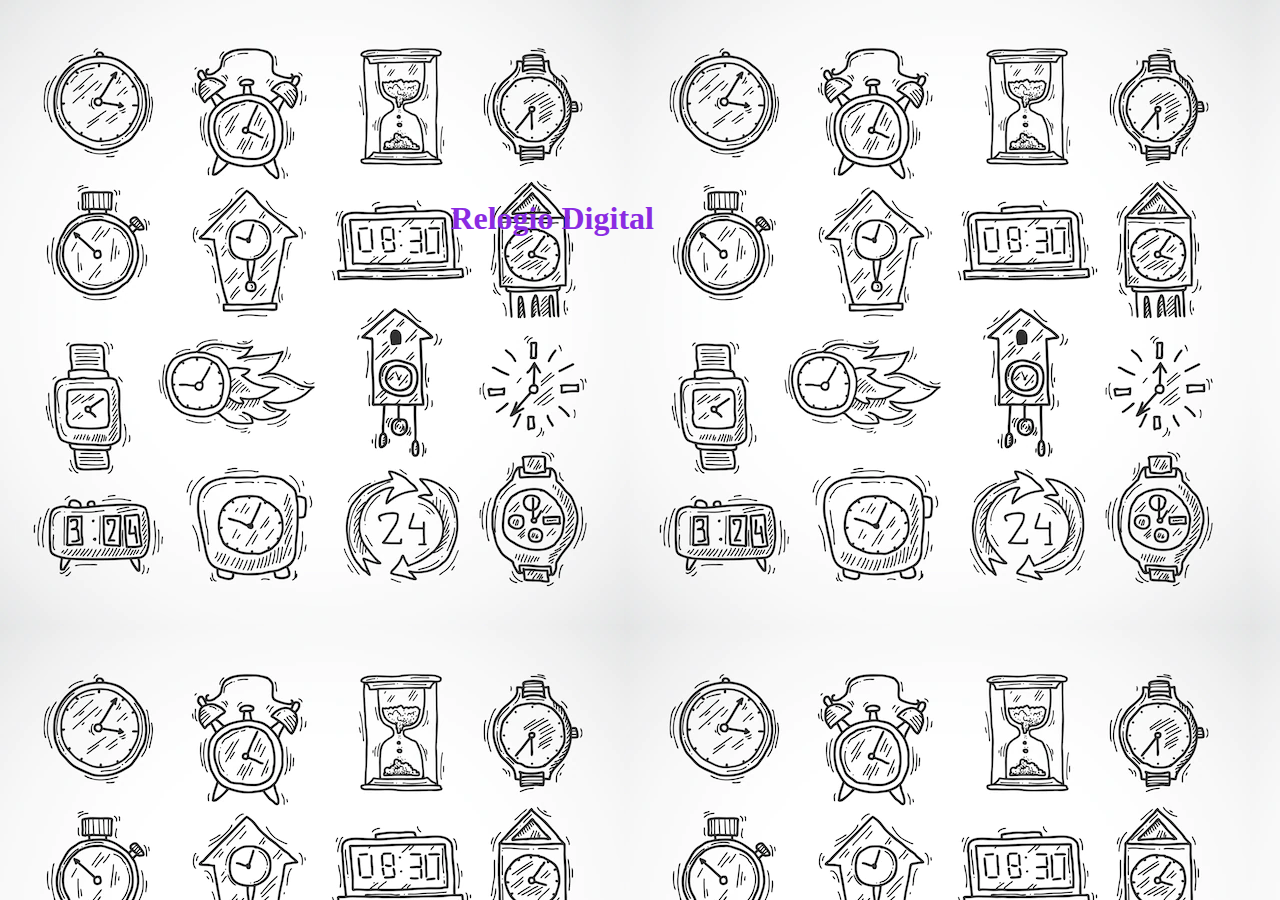
==== index.html @ 235d233a "novo relo" ====
<!DOCTYPE html>
<html lang="pt-BR">
<head>
    <meta charset="UTF-8">
    <meta http-equiv="X-UA-Compatible" content="IE=edge">
    <meta name="viewport" content="width=device-width, initial-scale=1.0">
    <link rel="stylesheet" href="relogio.css">
    <title>Constuindo um Relogio Digital</title>
</head>
<body>
    <div class="ckock-container"></div>
    <h1>Relogio Digital</h1>
    

    <script src="relogio.js"></script>
</body>
</html>
---- relogio.css ----
body{
    background-color: #212121;
    background-image: url(icones-do-relogio-configurados_1284-4371.webp);
}

h1 {
    color: blueviolet;
    margin-left: 35%;
    margin-top: 50px;
}


.ckock-container {
    text-shadow: 2px 2px #26ff00;
    font-size: 4em;
    text-align: center;
    margin: 200px auto 0;
    color: #fff;
    font-family: Arial, Helvetica, sans-serif
}

.ckock-container span {
    padding: 20px;
    background: black;
    border-radius: 10px;
}
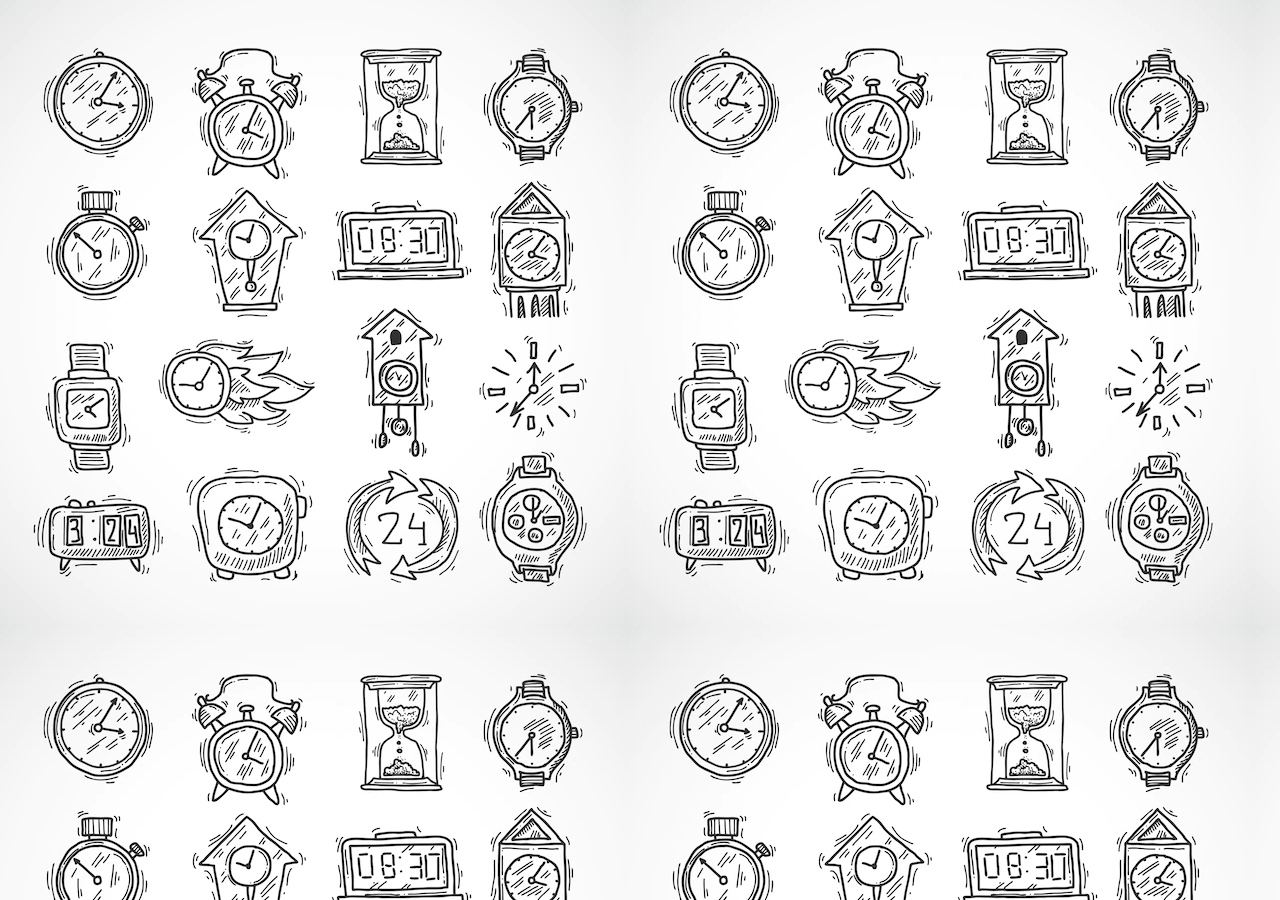
==== commit 98fbc800: "denovo kk" ====
--- a/index.html
+++ b/index.html
@@ -4,12 +4,11 @@
     <meta charset="UTF-8">
     <meta http-equiv="X-UA-Compatible" content="IE=edge">
     <meta name="viewport" content="width=device-width, initial-scale=1.0">
-    <link rel="stylesheet" href="relogio.css">
+    <link rel="stylesheet" href="style.css">
     <title>Constuindo um Relogio Digital</title>
 </head>
 <body>
     <div class="ckock-container"></div>
-    <h1>Relogio Digital</h1>
     
 
     <script src="relogio.js"></script>
--- a/style.css
+++ b/style.css
@@ -0,0 +1,92 @@
+body{
+    background-color: #212121;
+    background-image: url(icones-do-relogio-configurados_1284-4371.webp);
+}
+
+h1 {
+    color: blueviolet;
+    margin-left: 35%;
+    margin-top: 50px;
+}
+
+
+.ckock-container {
+    
+
+    text-shadow: 2px 2px #e21e21;
+    font-size: 9em;
+    text-align: center;
+    margin: 200px auto 0;
+    color: gold;
+    font-family: Arial, Helvetica, sans-serif
+}
+
+.ckock-container span {
+    padding: 20px;
+    background: black;
+    border-radius: 10px;
+}
+
+
+
+@media (max-width: 850px) {
+    .ckock-container {
+        grid-template-columns: 1fr;
+        font-size: 8rem;
+        padding: 0px;
+        margin-top: 50%;
+        gap: 0px;
+        
+
+    }
+}
+
+
+@media (max-width: 768px) {
+    .ckock-container {
+        padding: 0px;
+        margin-top: 50%;
+        gap: 0px;
+        font-size: 1rem;
+        
+
+    }
+}
+
+
+@media (max-width: 568px) {
+    .ckock-container {
+        display: grid;
+        grid-template-columns: 1fr;
+        font-size: 3rem;
+        padding: 0px;
+        margin-top: 50px;
+        gap: 0px;
+        
+
+    }
+}
+
+@media (max-width: 420px) {
+    .ckock-container {
+        display: grid;
+        grid-template-columns: 1fr;
+        font-size: 3rem;
+        padding: 0px;
+        margin-top: 50%;
+        gap: 0px;
+        
+
+    }
+}
+
+@media (max-width: 197px) {
+    .ckock-container {
+        display: grid;
+        padding: 0px;
+        margin: 0px ;
+        font-size: 15px;
+        border: 0px;
+    }
+}
+
